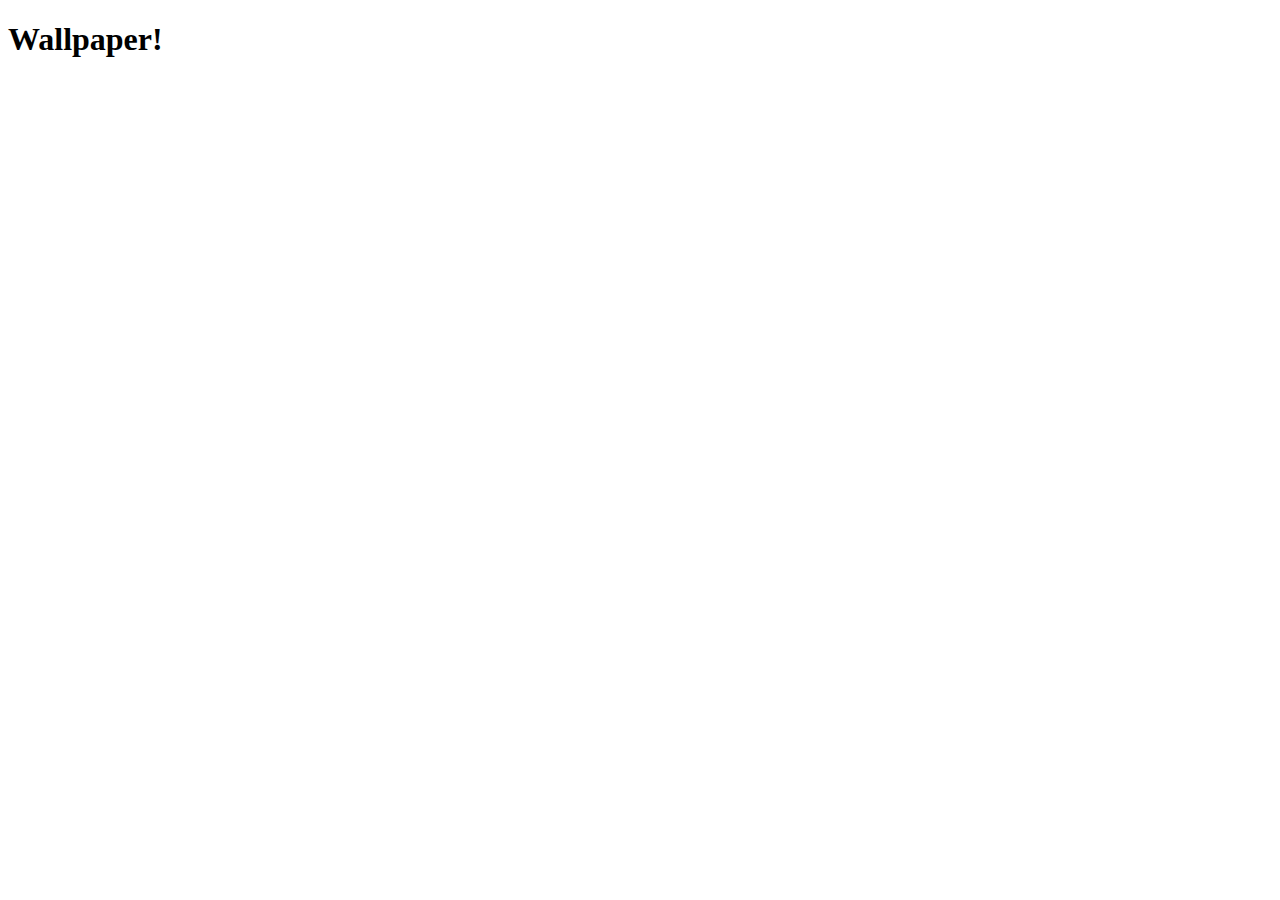
==== index.html @ f47cb200 "adding readme, changelog, template files" ====
<!DOCTYPE html>
<html lang="en">
  <head>
    <meta charset="UTF-8">
    <meta name="viewport" content="width=device-width, initial-scale=1.0">
    <meta http-equiv="X-UA-Compatible" content="ie=edge">
    <title>My Website</title>
    <link rel="stylesheet" href="./style.css">
    <link rel="icon" href="./favicon.ico" type="image/x-icon">
  </head>
  <body>
    <main>
        <h1>Wallpaper!</h1>  
    </main>
	<script src="index.js"></script>
  </body>
</html>
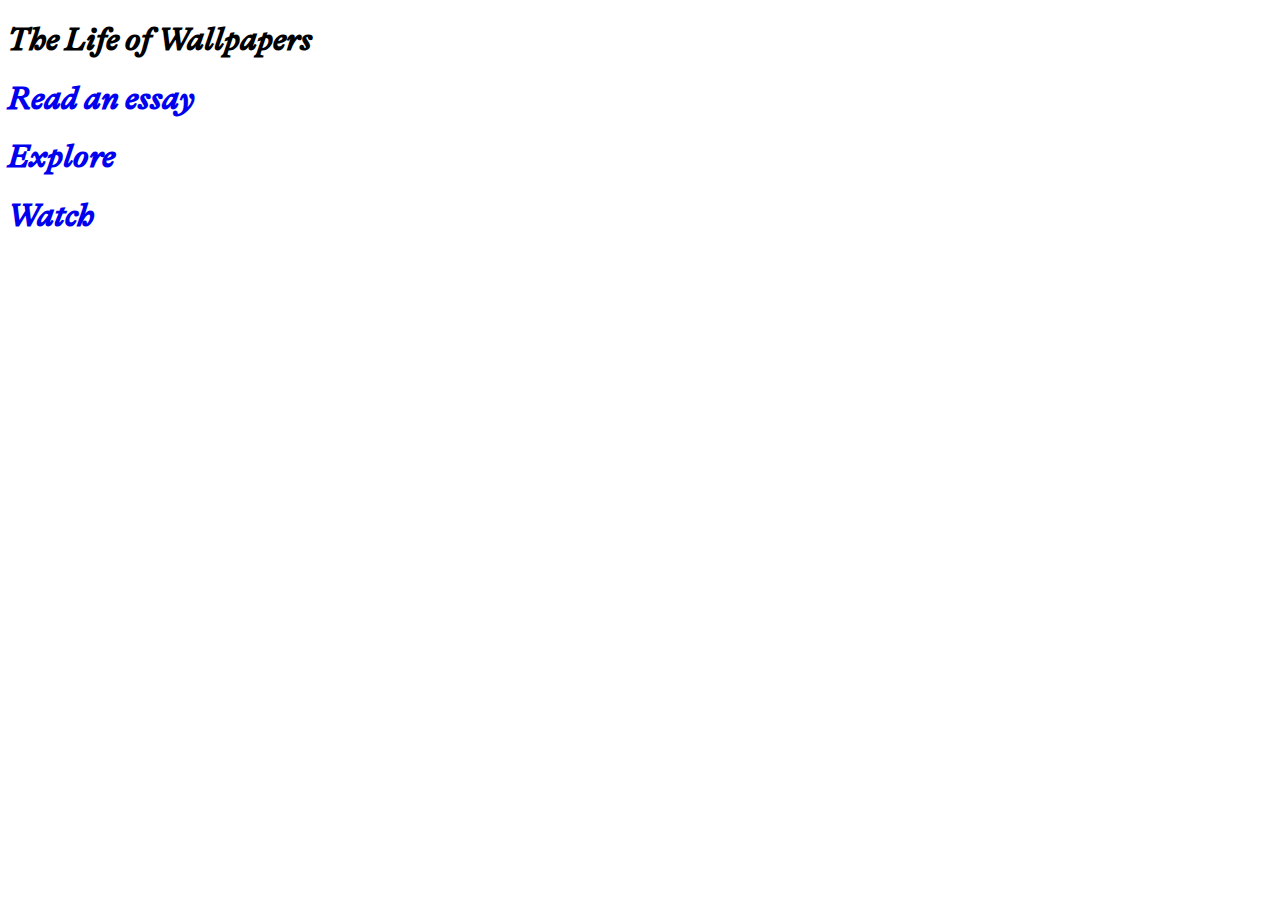
==== commit 6d188043: "my first commit hehe" ====
--- a/index.html
+++ b/index.html
@@ -10,7 +10,16 @@
   </head>
   <body>
     <main>
-        <h1>Wallpaper!</h1>  
+        <h1>The Life of Wallpapers</h1>
+        <a href="read.html" target="_blank">
+          <h1>Read an essay</h1>
+      </a> 
+      <a href="explore.html" target="_blank">
+        <h1>Explore</h1>
+    </a>  
+        <a href="watch.html" target="_blank">
+          <h1>Watch</h1>
+      </a> 
     </main>
 	<script src="index.js"></script>
   </body>
--- a/style.css
+++ b/style.css
@@ -0,0 +1,44 @@
+@font-face {
+    font-family: GT-Alpina;
+    src: url('assets/fonts/GT-Alpina-Standard-Regular.woff2') format('woff2'), url('assets/fonts/GT-Alpina-Standard-Regular.woff') format('woff'), url('assets/fonts/GT-Alpina-Standard-Regular.ttf') format('truetype');
+}
+
+@font-face {
+    font-family: GT-Alpina-Bold;
+    src: url('assets/fonts/GT-Alpina-Standard-Bold.woff2') format('woff2'), url('assets/fonts/GT-Alpina-Standard-Bold.woff') format('woff'), url('assets/fonts/GT-Alpina-Standard-Bold.ttf') format('truetype');
+}
+
+@font-face {
+    font-family: GT-Alpina-Medium-Italic;
+    src: url('assets/fonts/GT-Alpina-Standard-Medium-Italic.woff2') format('woff2'), url('assets/fonts/GT-Alpina-Standard-Medium-Italic.woff') format('woff'), url('assets/fonts/GT-Alpina-Standard-Medium-Italic.ttf') format('truetype');
+}
+
+
+@font-face {
+    font-family: GT-Alpina-Typewriter;
+    src: url('assets/fonts/GT-Alpina-Typewriter-Regular-Italic.woff2') format('woff2'), url('assets/fonts/GT-Alpina-Typewriter-Regular-Italic.woff') format('woff'), url('assets/fonts/GT-Alpina-Typewriter-Regular-Italic.ttf') format('truetype');
+}
+
+@font-face {
+    font-family: GT-Alpina-Typewriter-Light;
+    src: url('assets/fonts/GT-Alpina-Typewriter-Light.woff2') format('woff2'), url('assets/fonts/GT-Alpina-Typewriter-Light.woff') format('woff'), url('assets/fonts/GT-Alpina-Typewriter-Light.ttf') format('truetype');
+}
+
+@font-face {
+    font-family: GT-Alpina-Typewriter-Italic;
+    src: url('assets/fonts/GT-Alpina-Typewriter-Regular.woff2') format('woff2'), url('assets/fonts/GT-Alpina-Typewriter-Regular.woff') format('woff'), url('assets/fonts/GT-Alpina-Typewriter-Regular.ttf') format('truetype');
+}
+
+h1 {
+font-family: GT-Alpina-Medium-Italic;
+
+}
+
+a {
+   text-decoration: none; 
+
+}
+
+a:hover {
+    color:cadetblue;
+}
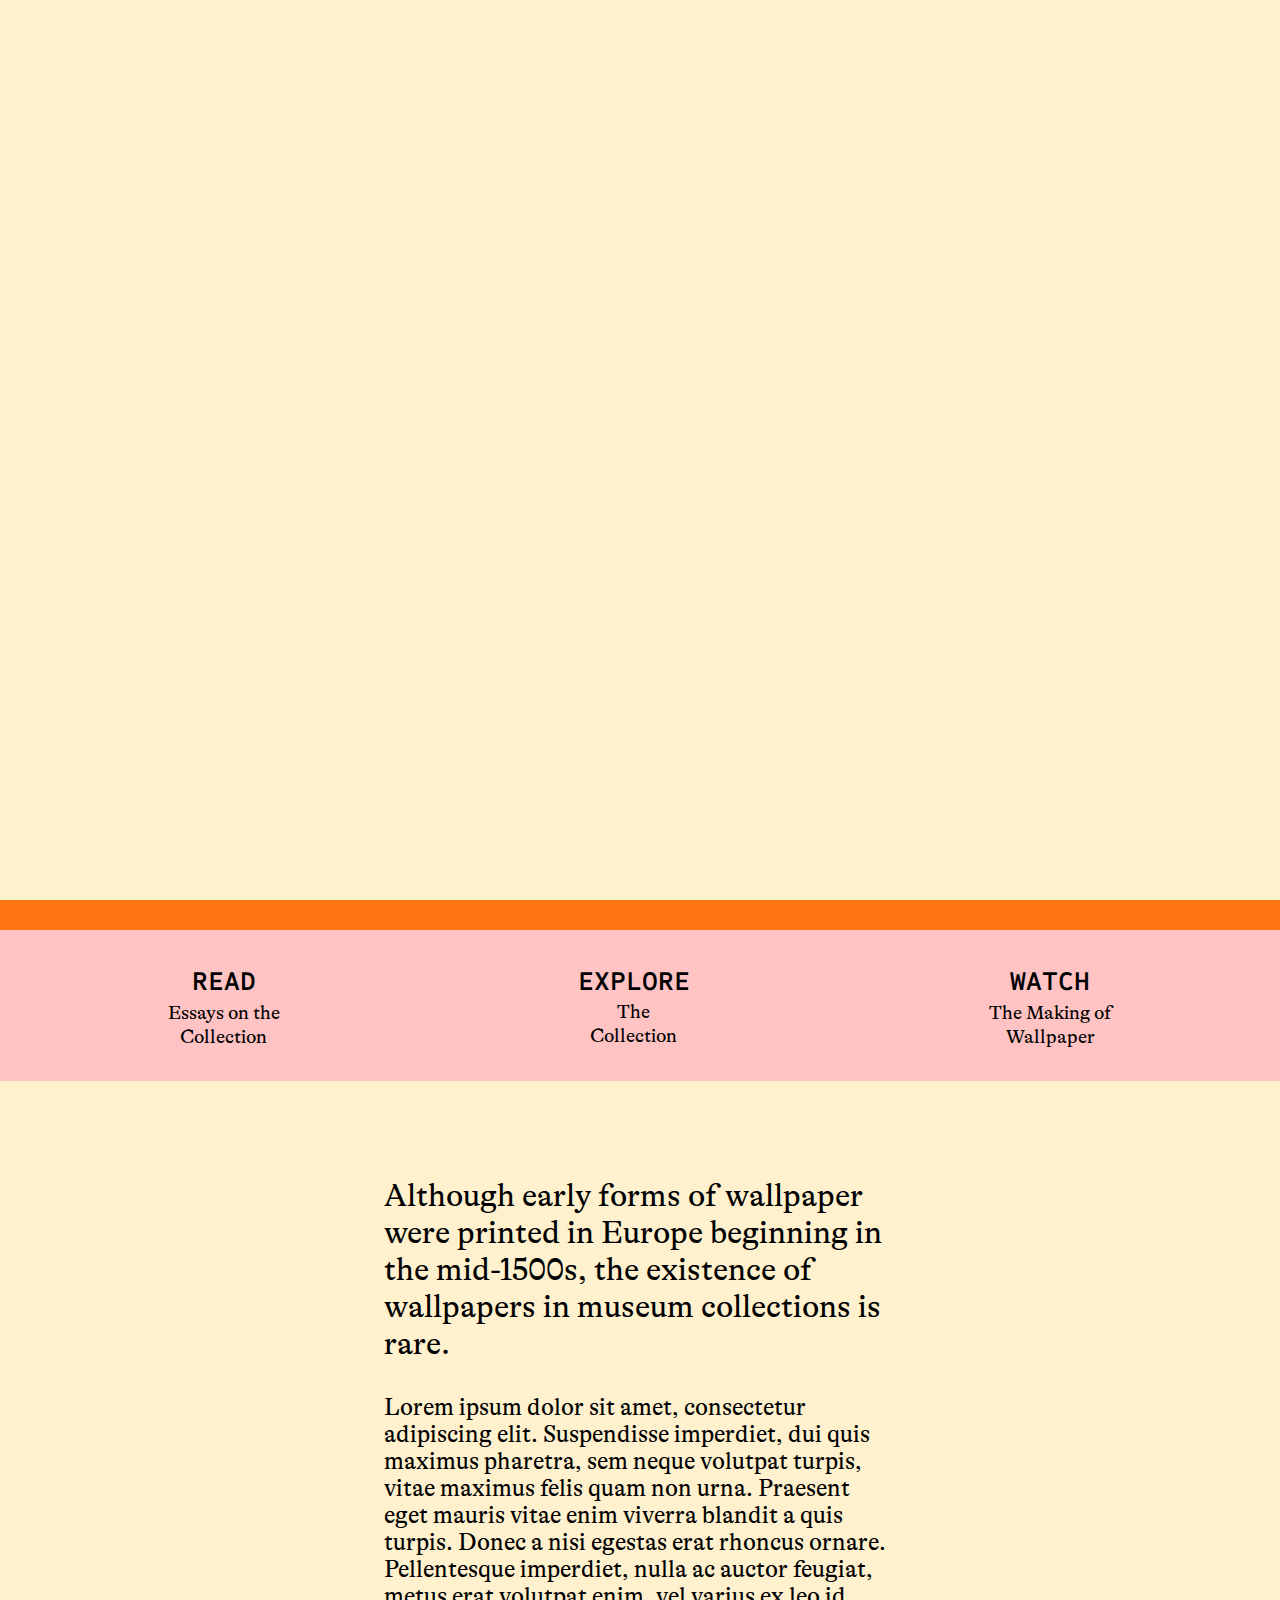
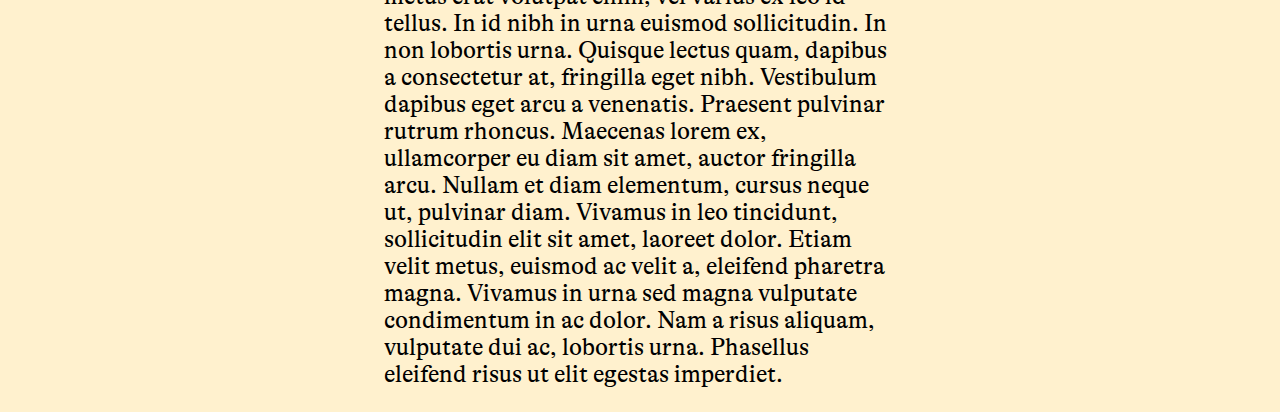
==== commit e0280740: "added stuff to home page and explore page, menus" ====
--- a/index.html
+++ b/index.html
@@ -7,20 +7,49 @@
     <title>My Website</title>
     <link rel="stylesheet" href="./style.css">
     <link rel="icon" href="./favicon.ico" type="image/x-icon">
+    <script src="https://ajax.googleapis.com/ajax/libs/jquery/3.7.1/jquery.min.js"></script>
+    <style>
+
+    </style>
   </head>
   <body>
+    <div id="homepage">
     <main>
-        <h1>The Life of Wallpapers</h1>
-        <a href="read.html" target="_blank">
-          <h1>Read an essay</h1>
-      </a> 
-      <a href="explore.html" target="_blank">
-        <h1>Explore</h1>
-    </a>  
-        <a href="watch.html" target="_blank">
-          <h1>Watch</h1>
-      </a> 
+      <div id="hero-container">
+        <h1>The Life <br> of Wallpapers</h1>
+      </div>
+        <!-- ============ menu ============ -->
+        <div id="home-menu">
+        <div id="home-menu-top"></div>
+        <div id="home-menu-bottom">
+          <a href="read.html">
+            <h2>Read</h2>
+            <h3>Essays on the Collection</h3>
+        </a> 
+        <a href="explore.html">
+          <h2>Explore</h2>
+          <h3>The Collection</h3>
+      </a>  
+          <a href="watch.html">
+            <h2>Watch</h2>
+            <h3>The Making of Wallpaper</h3>
+        </a> 
+        </div>
+      </div>
+  
+      <!-- ============ essays ============ -->
+      <div id="home-essay-section">
+        <div id="home-essay-container">
+          <p class="home-essay-pullquotes">
+            Although early forms of wallpaper were printed in Europe beginning in the mid-1500s, the existence of wallpapers in museum collections is rare.
+          </p>
+          <p>
+            Lorem ipsum dolor sit amet, consectetur adipiscing elit. Suspendisse imperdiet, dui quis maximus pharetra, sem neque volutpat turpis, vitae maximus felis quam non urna. Praesent eget mauris vitae enim viverra blandit a quis turpis. Donec a nisi egestas erat rhoncus ornare. Pellentesque imperdiet, nulla ac auctor feugiat, metus erat volutpat enim, vel varius ex leo id tellus. In id nibh in urna euismod sollicitudin. In non lobortis urna. Quisque lectus quam, dapibus a consectetur at, fringilla eget nibh. Vestibulum dapibus eget arcu a venenatis. Praesent pulvinar rutrum rhoncus. Maecenas lorem ex, ullamcorper eu diam sit amet, auctor fringilla arcu. Nullam et diam elementum, cursus neque ut, pulvinar diam. Vivamus in leo tincidunt, sollicitudin elit sit amet, laoreet dolor. Etiam velit metus, euismod ac velit a, eleifend pharetra magna. Vivamus in urna sed magna vulputate condimentum in ac dolor. Nam a risus aliquam, vulputate dui ac, lobortis urna. Phasellus eleifend risus ut elit egestas imperdiet.
+          </p>
+      </div>
+    </div>
     </main>
 	<script src="index.js"></script>
+</div>
   </body>
 </html>--- a/style.css
+++ b/style.css
@@ -1,3 +1,5 @@
+@import url('https://fonts.googleapis.com/css2?family=Sometype+Mono:ital,wght@0,400..700;1,400..700&display=swap');
+
 @font-face {
     font-family: GT-Alpina;
     src: url('assets/fonts/GT-Alpina-Standard-Regular.woff2') format('woff2'), url('assets/fonts/GT-Alpina-Standard-Regular.woff') format('woff'), url('assets/fonts/GT-Alpina-Standard-Regular.ttf') format('truetype');
@@ -9,6 +11,11 @@
 }
 
 @font-face {
+    font-family: GT-Alpina-Medium;
+    src: url('assets/fonts/GT-Alpina-Standard-Medium.woff2') format('woff2'), url('assets/fonts/GT-Alpina-Standard-Medium.woff') format('woff'), url('assets/fonts/GT-Alpina-Standard-Medium.ttf') format('truetype');
+}
+
+@font-face {
     font-family: GT-Alpina-Medium-Italic;
     src: url('assets/fonts/GT-Alpina-Standard-Medium-Italic.woff2') format('woff2'), url('assets/fonts/GT-Alpina-Standard-Medium-Italic.woff') format('woff'), url('assets/fonts/GT-Alpina-Standard-Medium-Italic.ttf') format('truetype');
 }
@@ -30,7 +37,7 @@
 }
 
 h1 {
-font-family: GT-Alpina-Medium-Italic;
+font-family: 'GT-Alpina-Medium-Italic';
 
 }
 
@@ -41,4 +48,300 @@
 
 a:hover {
     color:cadetblue;
-}
+    cursor: pointer;
+}
+
+a p:hover {
+    cursor: pointer;
+}
+
+/* ========================================== home page ==========================================  */
+
+body {
+    margin: 0;
+    padding: 0;
+    background-color: #FFF1CE;
+    font-family: 'GT-Alpina';;
+}
+
+#hero-container {
+    background-image: url('assets/images/RISDM34-949.jpg');
+    width: 100vw;
+    height: 900px;
+    display: flex;
+    justify-content: center;
+    align-items: center;
+}
+
+#homepage h1{
+    font-family: 'GT-Alpina-Medium-Italic';
+    text-align: center;
+    color: #FFF1CE;
+    font-size: 10rem;
+    line-height: 10rem;
+    font-weight: 400;
+    margin: 0;
+}
+
+#homepage h2{
+    text-align: center;
+    color: #000000;
+    font-family: "Sometype Mono", monospace;
+    text-transform: uppercase;
+    font-size: 1.7rem;
+    line-height: 2rem;
+    font-weight: 600;
+    margin-bottom: 0;
+}
+
+#homepage h3{
+    text-align: center;
+    color: #000000;
+    font-size: 1.2rem;
+    line-height: 1.5rem;
+    font-weight: 400;
+    margin-top: 2%;
+}
+
+#home-menu-top {
+    background-color: #FF7511;
+    padding: 15px 0px;
+}
+
+#home-menu-bottom {
+    display: flex;
+    flex-direction: row;
+    justify-content: space-between;
+    background-color: #FFC3C3;
+}
+
+#home-menu-bottom a{
+margin: 1% 10%;
+}
+
+#home-menu {
+    width: 100%;
+}
+
+.home-essay-pullquotes {
+    font-size: 2rem;
+}
+
+#home-essay-section {
+    width: 100%;
+    padding-top: 5%;
+    position: relative;
+}
+
+#home-essay-container {
+    font-size: 1.5rem;
+    margin: auto 30%;
+    
+}
+
+/* ========================================== explore ==========================================  */
+
+/* ================== menu ================== */
+
+.explore-menu-bar {
+position: fixed;
+left: 0;
+top: 0;
+width: 100vh;
+-webkit-transform-origin: left top;
+  -webkit-transform:rotate(90deg) translateY(-100%); 
+  z-index: 2;
+}
+
+.explore-menu-L-vertical {
+    width: 100%;
+    padding: 10px;
+    background-color: #FF7511;
+}
+
+.explore-menu-R-vertical{
+    background-color: #FFC3C3;
+    /* padding-top: 10px;
+    padding-bottom: 10px; */
+    font-family: "Sometype Mono", monospace;
+    font-size: 1.2rem;
+    text-transform: uppercase;
+    display: flex;
+    flex-direction: row;
+    justify-content:flex-start;
+    align-items: center;
+}
+
+.explore-menu-R-vertical ul {
+    list-style-type: none;
+    padding-inline-start: 0;
+    margin-top: 10px;
+    margin-bottom: 10px;
+}
+
+.explore-menu-bottom li{
+    /* padding-right: 50px; */
+}
+
+.explore-menu-top {
+    top: 0;
+    display: flex;
+    flex-direction: row;
+    justify-content: space-between;
+    margin-left: 20px;
+    align-items: center;
+    margin-right: 100px;
+}
+
+.explore-menu-bottom {
+    display: flex;
+    flex-direction: row;
+    justify-content: space-between;
+    align-items: center;
+    margin-right: 50px;
+    width: 100%;
+}
+
+.explore-menu-R-vertical button {
+    background-color: transparent;
+    border: none;
+}
+
+.explore-menu-R-vertical img{
+ width: 20px;
+}
+
+.explore-menu-R-vertical .menu-icon img {
+    width: 16px;
+    padding-right: 5px;
+}
+
+#explore {
+    background-image: url(assets/images/RISDM34-949.jpg);
+}
+
+.main-menu {
+ height: 100vh;
+ width: 280px;
+ padding-left: 30px;
+ z-index: 1;
+ position: fixed;
+  background-color: #FF7511;
+  display: none;
+}
+
+.main-menu ul {
+    list-style-type: none;
+    padding-left: 0;
+}
+
+.main-menu h2 {
+    font-family: 'GT-Alpina-Medium-Italic';
+    font-size: 2rem;
+    font-weight: 400;
+    margin-bottom: 80px;
+}
+
+button:hover {
+cursor: pointer;
+}
+
+hr {
+    border: .5px solid #000000;
+    margin-bottom: 40px;
+    max-width: 200px;
+    margin-left:0;
+}
+
+.main-menu button {
+    border: none;
+    background-color: transparent;
+}
+
+.main-menu li {
+    padding-bottom: 30px;
+}
+
+.main-menu-header {
+    font-family: "Sometype Mono", monospace;
+    text-transform: uppercase;
+    font-weight: 600;
+    font-size: 1.2rem;
+}
+
+.main-menu-R {
+    background-color: #FFC3C3;
+    position: fixed;
+    left: 280px;
+    top: 0;
+    height: 100vh;
+    padding-left: 8px;
+    padding-right: 8px;
+}
+
+.main-menu-R ul {
+    list-style-type: none;
+}
+
+.main-menu-R li {
+    padding-bottom: 15px;
+}
+
+.arrow {
+    font-size: 1.5rem;
+    font-family: 'GT-Alpina-Medium;';
+}
+
+/* ================== modal ================== */
+.modal {
+    /* display: none;  */
+    position: fixed; /* Stay in place */
+    z-index: 1; 
+    padding-top: 100px; /* Location of the box */
+    left: 0;
+    top: 0;
+    width: 100%; /* Full width */
+    height: 100%; /* Full height */
+    overflow: auto; /* Enable scroll if needed */
+    background-color: rgb(0,0,0); /* Fallback color */
+    background-color: rgba(0,0,0,0.4); /* Black w/ opacity */
+  }
+  
+  /* Modal Content */
+  .modal-content {
+    background-color: #FF7511;
+    margin: auto;
+    padding: 50px;
+    border: none;
+    width: 50%;
+  }
+
+  .cta {
+    font-family: "Sometype Mono", monospace;
+    text-transform: uppercase;
+    font-size: 1.2rem;
+  }
+
+  .modal-content h1 {
+    font-family: 'GT-Alpina-Bold', 'Times New Roman', Times, serif;
+    font-size: 5rem;
+  }
+  
+  .modal-content p {
+    font-size: 1.5rem;
+    padding-left: 50px;
+  }
+
+  /* The Close Button */
+ .close{
+    color: #000000;
+    float: right;
+    font-size: 3rem;
+  }
+  
+  .close:hover,
+  .close:focus {
+    color: #000;
+    text-decoration: none;
+    cursor: pointer;
+  }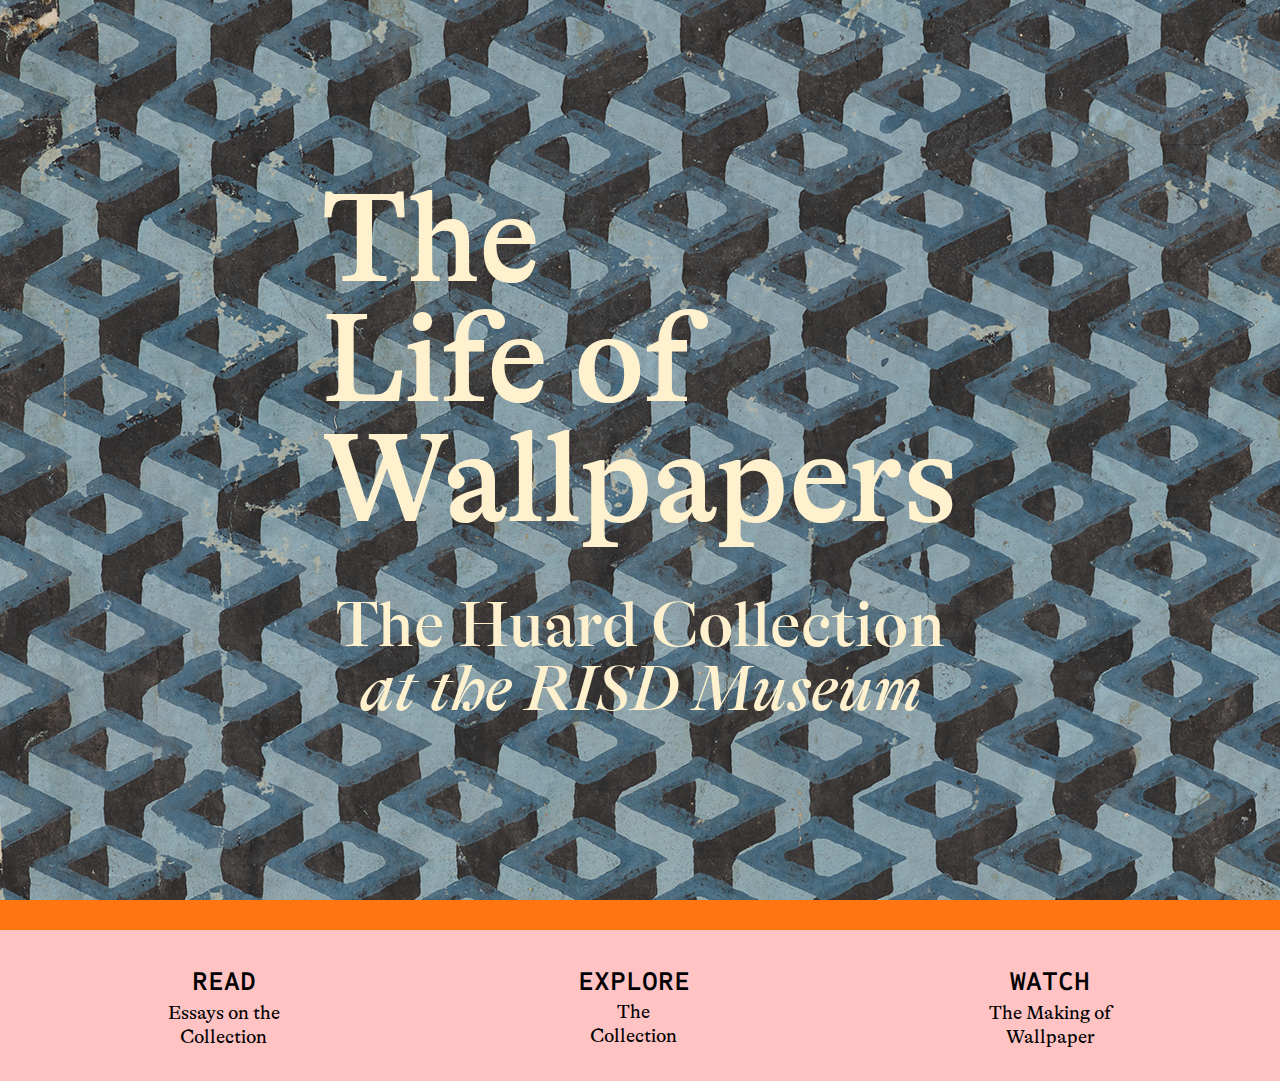
==== commit 207d7e62: "updated wallpaper site w mobile" ====
--- a/index.html
+++ b/index.html
@@ -16,19 +16,24 @@
     <div id="homepage">
     <main>
       <div id="hero-container">
-        <h1>The Life <br> of Wallpapers</h1>
+        <div id="hero-title-container">
+          <h1>The<br>Life of<br>Wallpapers</h1>
+          <h2>The Huard Collection<br><span id="h2-italics">at the RISD Museum</span></h2>
+        </div>
       </div>
         <!-- ============ menu ============ -->
         <div id="home-menu">
         <div id="home-menu-top"></div>
         <div id="home-menu-bottom">
           <a href="read.html">
-            <h2>Read</h2>
+            <h2 id="menu-vert-top">Read</h2>
             <h3>Essays on the Collection</h3>
+            <hr class="home-menu-line">
         </a> 
         <a href="explore.html">
           <h2>Explore</h2>
           <h3>The Collection</h3>
+          <hr class="home-menu-line">
       </a>  
           <a href="watch.html">
             <h2>Watch</h2>
@@ -38,16 +43,9 @@
       </div>
   
       <!-- ============ essays ============ -->
-      <div id="home-essay-section">
-        <div id="home-essay-container">
-          <p class="home-essay-pullquotes">
-            Although early forms of wallpaper were printed in Europe beginning in the mid-1500s, the existence of wallpapers in museum collections is rare.
-          </p>
-          <p>
-            Lorem ipsum dolor sit amet, consectetur adipiscing elit. Suspendisse imperdiet, dui quis maximus pharetra, sem neque volutpat turpis, vitae maximus felis quam non urna. Praesent eget mauris vitae enim viverra blandit a quis turpis. Donec a nisi egestas erat rhoncus ornare. Pellentesque imperdiet, nulla ac auctor feugiat, metus erat volutpat enim, vel varius ex leo id tellus. In id nibh in urna euismod sollicitudin. In non lobortis urna. Quisque lectus quam, dapibus a consectetur at, fringilla eget nibh. Vestibulum dapibus eget arcu a venenatis. Praesent pulvinar rutrum rhoncus. Maecenas lorem ex, ullamcorper eu diam sit amet, auctor fringilla arcu. Nullam et diam elementum, cursus neque ut, pulvinar diam. Vivamus in leo tincidunt, sollicitudin elit sit amet, laoreet dolor. Etiam velit metus, euismod ac velit a, eleifend pharetra magna. Vivamus in urna sed magna vulputate condimentum in ac dolor. Nam a risus aliquam, vulputate dui ac, lobortis urna. Phasellus eleifend risus ut elit egestas imperdiet.
-          </p>
-      </div>
-    </div>
+      
+      
+      
     </main>
 	<script src="index.js"></script>
 </div>
--- a/style.css
+++ b/style.css
@@ -11,6 +11,11 @@
 }
 
 @font-face {
+    font-family: GT-Alpina-Bold-Italic;
+    src: url('assets/fonts/GT-Alpina-Standard-Bold-Italic.woff2') format('woff2'), url('assets/fonts/GT-Alpina-Standard-Bold-Italic.woff') format('woff'), url('assets/fonts/GT-Alpina-Standard-Bold-Italic.ttf') format('truetype');
+}
+
+@font-face {
     font-family: GT-Alpina-Medium;
     src: url('assets/fonts/GT-Alpina-Standard-Medium.woff2') format('woff2'), url('assets/fonts/GT-Alpina-Standard-Medium.woff') format('woff'), url('assets/fonts/GT-Alpina-Standard-Medium.ttf') format('truetype');
 }
@@ -22,7 +27,7 @@
 
 
 @font-face {
-    font-family: GT-Alpina-Typewriter;
+    font-family: GT-Alpina-Typewriter-Italic;
     src: url('assets/fonts/GT-Alpina-Typewriter-Regular-Italic.woff2') format('woff2'), url('assets/fonts/GT-Alpina-Typewriter-Regular-Italic.woff') format('woff'), url('assets/fonts/GT-Alpina-Typewriter-Regular-Italic.ttf') format('truetype');
 }
 
@@ -32,27 +37,64 @@
 }
 
 @font-face {
-    font-family: GT-Alpina-Typewriter-Italic;
+    font-family: GT-Alpina-Typewriter;
     src: url('assets/fonts/GT-Alpina-Typewriter-Regular.woff2') format('woff2'), url('assets/fonts/GT-Alpina-Typewriter-Regular.woff') format('woff'), url('assets/fonts/GT-Alpina-Typewriter-Regular.ttf') format('truetype');
 }
 
+@font-face {
+    font-family: GT-Alpina-Fine-Medium;
+    src: url('assets/fonts/GT-Alpina-Fine-Standard-Medium.woff2') format('woff2'), url('assets/fonts/GT-Alpina-Fine-Standard-Medium.woff') format('woff'), url('assets/fonts/GT-Alpina-Fine-Standard-Medium.ttf') format('truetype');
+}
+
+@font-face {
+    font-family: GT-Alpina-Fine-Medium-Italic;
+    src: url('assets/fonts/GT-Alpina-Fine-Standard-Medium-Italic.woff2') format('woff2'), url('assets/fonts/GT-Alpina-Fine-Standard-Medium-Italic.woff') format('woff'), url('assets/fonts/GT-Alpina-Fine-Standard-Medium-Italic.ttf') format('truetype');
+}
+
+@font-face {
+    font-family: GT-Alpina-Fine-Bold;
+    src: url('assets/fonts/GT-Alpina-Fine-Standard-Bold.woff2') format('woff2'), url('assets/fonts/GT-Alpina-Fine-Standard-Bold.woff') format('woff'), url('assets/fonts/GT-Alpina-Fine-Standard-Bold.ttf') format('truetype');
+}
+
+@font-face {
+    font-family: GT-Alpina-Fine-Bold-Italic;
+    src: url('assets/fonts/GT-Alpina-Fine-Standard-Bold-Italic.woff2') format('woff2'), url('assets/fonts/GT-Alpina-Fine-Standard-Bold-Italic.woff') format('woff'), url('assets/fonts/GT-Alpina-Fine-Standard-Bold-Italic.ttf') format('truetype');
+}
+
+* {
+    -moz-osx-font-smoothing: grayscale;
+    -webkit-font-smoothing: antialiased;
+}
+
 h1 {
-font-family: 'GT-Alpina-Medium-Italic';
+    font-family: 'GT-Alpina-Medium-Italic';
 
 }
 
 a {
-   text-decoration: none; 
-
+    text-decoration: none;
+    color: black !important;
 }
 
 a:hover {
-    color:cadetblue;
     cursor: pointer;
+}
+
+a:visited {
+    color: black !important;
 }
 
 a p:hover {
     cursor: pointer;
+}
+
+button {
+    border: none;
+    background-color: transparent;
+}
+
+li {
+    list-style-type: none;
 }
 
 /* ========================================== home page ==========================================  */
@@ -61,29 +103,31 @@
     margin: 0;
     padding: 0;
     background-color: #FFF1CE;
-    font-family: 'GT-Alpina';;
+    font-family: 'GT-Alpina';
+    ;
 }
 
 #hero-container {
-    background-image: url('assets/images/RISDM34-949.jpg');
+    background-image: url('assets/images/hero/RISDM-34-1113.png');
     width: 100vw;
     height: 900px;
     display: flex;
     justify-content: center;
     align-items: center;
-}
-
-#homepage h1{
-    font-family: 'GT-Alpina-Medium-Italic';
-    text-align: center;
     color: #FFF1CE;
-    font-size: 10rem;
-    line-height: 10rem;
+}
+
+#homepage h1 {
+    font-family: 'GT-Alpina-Medium';
+    text-align: left;
+    color: #FFF1CE;
+    font-size: 8rem;
+    line-height: 7.5rem;
     font-weight: 400;
     margin: 0;
 }
 
-#homepage h2{
+#homepage h2 {
     text-align: center;
     color: #000000;
     font-family: "Sometype Mono", monospace;
@@ -94,7 +138,22 @@
     margin-bottom: 0;
 }
 
-#homepage h3{
+#hero-title-container h2 {
+    color: #FFF1CE;
+    font-family: 'GT-Alpina-Fine-Medium';
+    font-weight: 400;
+    text-transform: none;
+    font-size: 4rem;
+    line-height: 4rem;
+}
+
+#h2-italics {
+    font-family: 'GT-Alpina-Fine-Medium-Italic';
+    text-transform: none;
+}
+
+
+#homepage h3 {
     text-align: center;
     color: #000000;
     font-size: 1.2rem;
@@ -115,12 +174,16 @@
     background-color: #FFC3C3;
 }
 
-#home-menu-bottom a{
-margin: 1% 10%;
+#home-menu-bottom a {
+    margin: 1% 10%;
 }
 
 #home-menu {
     width: 100%;
+}
+
+.home-menu-line {
+    display: none;
 }
 
 .home-essay-pullquotes {
@@ -134,23 +197,149 @@
 }
 
 #home-essay-container {
+    font-size: 1.7rem;
+    margin: auto 10%;
+    line-height: 1.3;
+}
+
+#home-essay-section a:hover {
+    text-decoration: underline;
+}
+
+/* ========================================== home page - essays ==========================================  */
+
+sup {
+    font-size: 1rem;
+}
+
+.essay-row-top {
+    display: flex;
+    flex-direction: row;
+    width: 100%;
+    padding-bottom: 20px;
+}
+
+.essay-col-top {
+    display: flex;
+    flex-direction: column;
+}
+
+.essay-row-body {
+    display: flex;
+    flex-direction: row;
+    width: 100%;
+    justify-content: flex-start;
+}
+
+.essay-col-body {
+    display: flex;
+    flex-direction: column;
+}
+
+#essay-toc {
+    font-family: "Sometype Mono", monospace;
+    text-transform: uppercase;
+    padding-right: 30px;
+    min-width: 40%;
+    font-size: 1.2rem;
+}
+
+#essay-toc hr {
+    margin-bottom: 10px;
+}
+
+.essay-title {
+    font-family: 'GT-Alpina-Bold', 'Times New Roman', Times, serif;
+    font-size: 4rem;
+    line-height: 1;
+}
+
+.essay-intro {
+    font-size: 2.2rem;
+}
+
+.essay-notes {
+    font-family: 'GT-Alpina-Typewriter-Light', monospace;
+    font-size: .9rem;
+}
+
+.essay-col-body-1 {
+    width: 20%;
+    padding-right: 30px;
+    overflow-wrap: break-word;
+}
+
+.essay-col-body-2 {
+    width: 60%;
+}
+
+.essay-credit {
+    font-family: "Sometype Mono", monospace;
+    text-transform: uppercase;
+    font-size: 1.2rem;
+}
+
+.credit-name {
+    font-family: 'GT-Alpina', 'Times New Roman', Times, serif;
+    text-transform: none;
     font-size: 1.5rem;
-    margin: auto 30%;
-    
+}
+
+figcaption {
+    font-size: 1rem;
+    font-family: 'GT-Alpina-Typewriter-Light', monospace;
+    padding-top: 10px;
+}
+
+.figcap-title {
+    font-size: 1.2rem;
+    font-family: 'GT-Alpina', 'Times New Roman', Times, serif;
+}
+
+.figcap-bold {
+    font-family: 'GT-Alpina-Bold', 'Times New Roman', Times, serif;
+}
+
+#img-34940 {
+    width: 700px;
+    font-family: 'GT-Alpina-Typewriter-Light', monospace;
+    font-size: 1.2rem;
+}
+
+#three-col-img {
+    display: flex;
+    flex-direction: row;
+    width: 400px;
+}
+
+section {
+    padding-bottom: 50px;
+}
+
+.bibliography {
+    font-size: 1.2rem;
+}
+
+.biblio-title {
+    font-family: 'GT-Alpina-Bold', 'Times New Roman', Times, serif;
 }
 
 /* ========================================== explore ==========================================  */
 
+
 /* ================== menu ================== */
+.explore-menu-mobile {
+    display: none;
+}
 
 .explore-menu-bar {
-position: fixed;
-left: 0;
-top: 0;
-width: 100vh;
--webkit-transform-origin: left top;
-  -webkit-transform:rotate(90deg) translateY(-100%); 
-  z-index: 2;
+    position: fixed;
+    left: 0;
+    top: 0;
+    width: 100vh;
+    -webkit-transform-origin: left top;
+    -webkit-transform: rotate(90deg) translateY(-100%);
+    z-index: 2;
 }
 
 .explore-menu-L-vertical {
@@ -159,16 +348,14 @@
     background-color: #FF7511;
 }
 
-.explore-menu-R-vertical{
+.explore-menu-R-vertical {
     background-color: #FFC3C3;
-    /* padding-top: 10px;
-    padding-bottom: 10px; */
     font-family: "Sometype Mono", monospace;
     font-size: 1.2rem;
     text-transform: uppercase;
     display: flex;
     flex-direction: row;
-    justify-content:flex-start;
+    justify-content: flex-start;
     align-items: center;
 }
 
@@ -179,10 +366,6 @@
     margin-bottom: 10px;
 }
 
-.explore-menu-bottom li{
-    /* padding-right: 50px; */
-}
-
 .explore-menu-top {
     top: 0;
     display: flex;
@@ -198,7 +381,7 @@
     flex-direction: row;
     justify-content: space-between;
     align-items: center;
-    margin-right: 50px;
+    margin-right: 100px;
     width: 100%;
 }
 
@@ -207,8 +390,8 @@
     border: none;
 }
 
-.explore-menu-R-vertical img{
- width: 20px;
+.explore-menu-R-vertical img {
+    width: 20px;
 }
 
 .explore-menu-R-vertical .menu-icon img {
@@ -220,14 +403,22 @@
     background-image: url(assets/images/RISDM34-949.jpg);
 }
 
+.main-menu-mobile {
+    display: none;
+}
+
+.main-menu-mobile-dropdown {
+    display: none;
+}
+
 .main-menu {
- height: 100vh;
- width: 280px;
- padding-left: 30px;
- z-index: 1;
- position: fixed;
-  background-color: #FF7511;
-  display: none;
+    height: 100vh;
+    width: 280px;
+    padding-left: 30px;
+    z-index: 3;
+    position: fixed;
+    background-color: #FF7511;
+    display: none;
 }
 
 .main-menu ul {
@@ -243,14 +434,14 @@
 }
 
 button:hover {
-cursor: pointer;
+    cursor: pointer;
 }
 
 hr {
     border: .5px solid #000000;
     margin-bottom: 40px;
     max-width: 200px;
-    margin-left:0;
+    margin-left: 0;
 }
 
 .main-menu button {
@@ -289,59 +480,879 @@
 
 .arrow {
     font-size: 1.5rem;
-    font-family: 'GT-Alpina-Medium;';
+    font-family: 'GT-Alpina-Medium';
+}
+
+.menu-float-container {
+    display: flex;
+    flex-direction: row;
+}
+
+.menu-float-R {
+    text-align: left;
+    padding-left: 20px;
+    font-family: inherit;
+    font-family: 'GT-Alpina';
+    font-size: 1rem;
+}
+
+.menu-float-L img {
+    height: 18px;
 }
 
 /* ================== modal ================== */
+
 .modal {
     /* display: none;  */
-    position: fixed; /* Stay in place */
-    z-index: 1; 
-    padding-top: 100px; /* Location of the box */
+    position: fixed;
+    /* Stay in place */
+    z-index: 1;
+    padding-top: 100px;
+    /* Location of the box */
     left: 0;
     top: 0;
-    width: 100%; /* Full width */
-    height: 100%; /* Full height */
-    overflow: auto; /* Enable scroll if needed */
-    background-color: rgb(0,0,0); /* Fallback color */
-    background-color: rgba(0,0,0,0.4); /* Black w/ opacity */
-  }
-  
-  /* Modal Content */
-  .modal-content {
+    width: 100%;
+    /* Full width */
+    height: 100%;
+    /* Full height */
+    overflow: auto;
+    /* Enable scroll if needed */
+    background-color: rgb(0, 0, 0);
+    /* Fallback color */
+    background-color: rgba(0, 0, 0, 0.4);
+    /* Black w/ opacity */
+}
+
+/* Modal Content */
+.modal-content {
     background-color: #FF7511;
     margin: auto;
     padding: 50px;
     border: none;
-    width: 50%;
-  }
-
-  .cta {
+    width: 800px;
+    padding-top: 30px;
+}
+
+.cta {
     font-family: "Sometype Mono", monospace;
     text-transform: uppercase;
     font-size: 1.2rem;
-  }
-
-  .modal-content h1 {
+}
+
+.cta:hover {
+    cursor: pointer;
+}
+
+.cta-arrow {
+    font-size: 1.5rem;
+    font-family: 'GT-Alpina-Medium';
+}
+
+.modal-content h1 {
     font-family: 'GT-Alpina-Bold', 'Times New Roman', Times, serif;
     font-size: 5rem;
-  }
-  
-  .modal-content p {
+    line-height: .9;
+}
+
+.modal-content p {
     font-size: 1.5rem;
     padding-left: 50px;
-  }
-
-  /* The Close Button */
- .close{
+}
+
+/* The Close Button */
+.close {
     color: #000000;
     float: right;
     font-size: 3rem;
-  }
-  
-  .close:hover,
-  .close:focus {
+}
+
+.close:hover,
+.close:focus {
     color: #000;
     text-decoration: none;
     cursor: pointer;
-  }+}
+
+
+/* ========================================== collections page ==========================================  */
+/* ================== catalogue info ================== */
+.catalogue-number-p {
+    font-family: "Sometype Mono", monospace;
+    padding-bottom: 5px;
+    font-size: 1.2rem;
+}
+
+.catalogue-title {
+    font-family: 'GT-Alpina-Bold', 'Times New Roman', Times, serif;
+    font-size: 2rem;
+    line-height: 2rem;
+    padding-bottom: 30px;
+}
+
+/* ================== SHORT menu ================== */
+
+.catalogue-menu {
+    position: fixed;
+    height: 100vh;
+    left: 0;
+    top: 0;
+    z-index: 2;
+}
+
+.catalogue-menu-R {
+    background-color: #FFC3C3;
+    height: 100vh;
+    position: fixed;
+    padding-right: 8px;
+    font-family: "Sometype Mono", monospace;
+    display: flex;
+    flex-direction: column;
+    justify-content: flex-start;
+    align-items: center;
+    padding-inline-start: 8px;
+    margin-left: 20px;
+    top: 0;
+}
+
+.catalogue-menu-top {
+    top: 0;
+    display: flex;
+    flex-direction: column;
+    justify-content: space-between;
+    align-items: center;
+    padding-inline-start: 0;
+    padding-bottom: 50px;
+}
+
+.catalogue-menu-top li {
+    padding-bottom: 15px;
+}
+
+.catalogue-menu-bottom {
+    display: flex;
+    flex-direction: column;
+    justify-content: space-between;
+    align-items: center;
+    height: 100%;
+    padding-inline-start: 0;
+    margin-bottom: 50px;
+}
+
+.catalogue-menu-L {
+    height: 100vh;
+    position: fixed;
+    width: 20px;
+    left: 0;
+    bottom: 0;
+    background-color: #FF7511;
+    display: flex;
+    flex-direction: column;
+    justify-content: space-between;
+}
+
+.catalogue-menu-L hr {
+    width: 20px;
+}
+
+.catalogue-menu-L ul {
+    position: fixed;
+    left: 0;
+    bottom: 0;
+    padding-inline-start: 0;
+    margin-bottom: 20px;
+}
+
+.catalogue-menu-L li {
+    padding-top: 4px;
+}
+
+/* ================== FULL menu ================== */
+
+.catalogue-menu-full {
+    position: fixed;
+    height: 100vh;
+    left: 0;
+    top: 0;
+    z-index: 2;
+    display: none;
+}
+
+.catalogue-menu-full-L {
+    background-color: #FF7511;
+    width: 400px;
+    height: 100vh;
+    margin-top: 0;
+    padding: 20px;
+    padding-left: 30px;
+    padding-right: 50px;
+    position: relative;
+    overflow: scroll;
+}
+
+.catalogue-menu-full-L p {
+    font-size: 1.2rem;
+    line-height: 1.5rem;
+}
+
+.catalogue-menu-full-R {
+    background-color: #FFC3C3;
+    height: 100vh;
+    position: fixed;
+    padding-right: 8px;
+    font-family: "Sometype Mono", monospace;
+    display: flex;
+    flex-direction: column;
+    justify-content: flex-start;
+    align-items: center;
+    padding-inline-start: 8px;
+    margin-left: 470px;
+    top: 0;
+}
+
+.catalogue-name-bottom {
+    font-family: 'GT-Alpina-Bold', 'Times New Roman', Times, serif;
+    font-size: 1.5rem;
+    padding-bottom: 80px;
+}
+
+/* ========================================== artwork page ==========================================  */
+/* ================== menu ================== */
+.random-button-mobile {
+    display: none;
+}
+
+.artwork-menu-mobile {
+    display: none;
+}
+
+.artwork-menu {
+    position: fixed;
+    height: 100vh;
+    left: 0;
+    top: 0;
+    z-index: 2;
+}
+
+.nav-arrows {
+    font-size: 1.5rem;
+    font-family: 'GT-Alpina-Typewriter-Light';
+}
+
+.artwork-menu-R {
+    background-color: #FFC3C3;
+    height: 100vh;
+    position: fixed;
+    padding-right: 8px;
+    font-family: "Sometype Mono", monospace;
+    display: flex;
+    flex-direction: column;
+    justify-content: space-between;
+    align-items: center;
+    padding-inline-start: 8px;
+    margin-left: 340px;
+    top: 0;
+}
+
+.artwork-menu-short {
+    position: fixed;
+    height: 100vh;
+    left: 0;
+    top: 0;
+    z-index: 2;
+}
+
+.artwork-menu-short-R {
+    background-color: #FFC3C3;
+    height: 100vh;
+    position: fixed;
+    padding-right: 8px;
+    padding-left: 28px;
+    font-family: "Sometype Mono", monospace;
+    display: flex;
+    flex-direction: column;
+    justify-content: space-between;
+    align-items: center;
+    top: 0;
+}
+
+.artwork-menu-short-L {
+    height: 100vh;
+    padding: 10px;
+    background-color: #FF7511;
+    position: fixed;
+    left: 0;
+}
+
+.artwork-menu-top {
+    top: 0;
+    display: flex;
+    flex-direction: column;
+    justify-content: space-between;
+    align-items: center;
+    padding-inline-start: 0;
+    padding-bottom: 50px;
+}
+
+.artwork-menu-top li {
+    padding-bottom: 15px;
+}
+
+.artwork-menu-L {
+    background-color: #FF7511;
+    width: 300px;
+    height: 100vh;
+    margin-top: 0;
+    padding: 20px;
+    position: fixed;
+}
+
+.artwork-menu-L p {
+    margin-top: 0;
+}
+
+.artwork-menu-bottom li {
+    writing-mode: vertical-rl;
+    text-orientation: mixed;
+    padding-top: 80px;
+}
+
+.artwork-menu-bottom {
+    font-family: "Sometype Mono", monospace;
+    text-transform: uppercase;
+    padding-left: 0;
+}
+
+/* ================== tombstone ================== */
+.maker-primary {
+    font-family: 'GT-Alpina', 'Times New Roman', Times, serif;
+}
+
+.maker-secondary {
+    font-family: 'GT-Alpina-Typewriter-Light', monospace;
+}
+
+.maker-name {
+    font-family: 'GT-Alpina-Bold', 'Times New Roman', Times, serif;
+}
+
+.artwork-primary {
+    font-size: 2rem;
+    font-family: 'GT-Alpina', 'Times New Roman', Times, serif;
+}
+
+.artwork-title {
+    font-family: 'GT-Alpina-Bold', 'Times New Roman', Times, serif;
+}
+
+.artwork-info-secondary {
+    font-family: 'GT-Alpina-Typewriter-Light', monospace;
+    padding-bottom: 60px;
+}
+
+.tombstone-container-vertical {
+    height: 100%;
+    display: flex;
+    flex-direction: column;
+    justify-content: space-between;
+}
+
+/* ================== HORIZONTAL menu ================== */
+.artwork-tombstone-horizontal {
+    position: fixed;
+    bottom: 0;
+    z-index: 1;
+    background-color: #FF7511;
+    width: 100vw;
+}
+
+.artwork-tombstone-h-container {
+    display: flex;
+    flex-direction: row;
+    padding: 40px;
+    padding-left: 100px;
+    padding-bottom: 20px;
+    justify-content: space-between;
+}
+
+.artwork-tombstone-h-container p {
+    margin-top: 0;
+}
+
+.artwork-tombstone-horizontal-column {
+    padding-right: 50px;
+}
+
+.tombstone-chunk {
+    padding-bottom: 20px;
+}
+
+
+#container {
+    margin: 0;
+    padding: 0;
+    display: grid;
+    grid-template-columns: repeat(6, 1fr);
+    grid-template-rows: repeat(50, 100px);
+    grid-column-gap: 0px;
+    grid-row-gap: 0px;
+    grid-template-areas:
+        "img1 img1 img1 img2 img2 img3"
+        "img1 img1 img1 img2 img2 img3"
+        "img1 img1 img1 img2 img2 img3"
+        "img1 img1 img1 img2 img2 img3"
+        "img1 img1 img1 img2 img2 img3"
+        "img1 img1 img1 img4 img4 img3"
+        "img5 img5 img5 img4 img4 img6"
+        "img5 img5 img5 img4 img4 img6"
+        "img5 img5 img5 img4 img4 img6"
+        "img5 img5 img5 img4 img4 img6"
+        "img5 img5 img5 img4 img4 img6"
+        "img7 img7 img8 img8 img8 img8"
+        "img7 img7 img8 img8 img8 img8"
+        "img7 img7 img8 img8 img8 img8"
+        "img7 img7 img8 img8 img8 img8"
+        "img7 img7 img8 img8 img8 img8"
+        "img9 img10 img10 img10 img10 img11"
+        "img9 img10 img10 img10 img10 img11"
+        "img9 img10 img10 img10 img10 img11"
+        "img9 img10 img10 img10 img10 img11"
+        "img9 img10 img10 img10 img10 img11"
+        "img9 img10 img10 img10 img10 img11"
+        "img9 img10 img10 img10 img10 img11"
+        "img9 img10 img10 img10 img10 img11"
+        "img9 img10 img10 img10 img10 img11"
+        "img9 img10 img10 img10 img10 img11"
+        "img9 img12 img12 img12 img12 img11"
+        "img9 img12 img12 img12 img12 img11"
+        "img13 img13 img14 img14 img15 img15"
+        "img13 img13 img14 img14 img15 img15"
+        "img13 img13 img14 img14 img15 img15"
+        "img13 img13 img14 img14 img15 img15"
+        "img13 img13 img14 img14 img15 img15"
+        "img13 img13 img14 img14 img15 img15"
+        "img13 img13 img14 img14 img15 img15"
+        "img16 img16 img16 img16 img16 img16"
+        "img16 img16 img16 img16 img16 img16"
+        "img16 img16 img16 img16 img16 img16"
+        "img16 img16 img16 img16 img16 img16"
+        "img16 img16 img16 img16 img16 img16"
+        "img16 img16 img16 img16 img16 img16"
+        "img17 img17 img18 img18 img18 img18"
+        "img17 img17 img18 img18 img18 img18"
+        "img17 img17 img18 img18 img18 img18"
+        "img17 img17 img18 img18 img18 img18"
+        "img17 img17 img18 img18 img18 img18"
+        "img17 img17 img18 img18 img18 img18"
+        "img17 img17 img18 img18 img18 img18"
+        "img19 img19 img19 img19 img20 img20"
+        "img19 img19 img19 img19 img20 img20"
+        "img19 img19 img19 img19 img20 img20"
+    ;
+}
+
+
+
+
+#img1 {
+    grid-area: img1;
+}
+
+#img3 {
+    grid-area: img3;
+}
+
+#img2 {
+    grid-area: img2;
+}
+
+#img4 {
+    grid-area: img4;
+}
+
+#img5 {
+    grid-area: img5;
+}
+
+#img6 {
+    grid-area: img6;
+}
+
+#img7 {
+    grid-area: img7;
+}
+
+#img8 {
+    grid-area: img8;
+}
+
+#img9 {
+    grid-area: img9;
+}
+
+#img10 {
+    grid-area: img10;
+}
+
+#img11 {
+    grid-area: img11;
+}
+
+#img12 {
+    grid-area: img12;
+}
+
+#img13 {
+    grid-area: img13;
+}
+
+#img14 {
+    grid-area: img14;
+}
+
+#img15 {
+    grid-area: img15;
+}
+
+#img16 {
+    grid-area: img16;
+}
+
+#img17 {
+    grid-area: img17;
+}
+
+#img18 {
+    grid-area: img18;
+}
+
+#img19 {
+    grid-area: img19;
+}
+
+#img20 {
+    grid-area: img20;
+}
+
+.gallery {
+    height: 100%;
+    width: 100%;
+    object-fit: cover;
+    background-position: center;
+}
+
+/* ========================================== media query ==========================================  */
+@media screen and (max-width: 1024px) {
+
+    .modal-content {
+        width: 500px;
+    }
+
+    .artwork-menu-L {
+        width: 200px;
+    }
+
+    .artwork-menu-R {
+        margin-left: 240px;
+    }
+
+}
+
+@media screen and (max-width: 700px) {
+
+    #hero-container {
+        width: 100vw;
+        overflow: hidden;
+    }
+
+    #hero-title-container h1 {
+        font-size: 6rem;
+        line-height: 6rem;
+        text-align: center;
+    }
+
+    #hero-title-container h2 {
+        font-size: 3rem;
+        line-height: 3rem;
+    }
+
+    #home-menu {
+        box-sizing: border-box;
+        width: 100vw;
+    }
+
+    #home-menu-bottom {
+        flex-direction: column;
+    }
+
+    #home-menu-bottom h2 {
+        font-size: 2rem;
+        margin-top: 0;
+    }
+
+    #home-menu-bottom h3 {
+        font-size: 1.5rem;
+    }
+
+    #menu-vert-top {
+        padding-top: 30px;
+    }
+
+    .home-menu-line {
+        display: block;
+        max-width: 100%;
+        margin-bottom: 20px;
+    }
+
+    .modal {
+        position: fixed;
+        top: 0;
+        padding: 0;
+    }
+
+    .modal-content {
+        width: 100%;
+        /* height: 100vh; */
+        padding-top: 30px;
+        padding-bottom: 20px;
+        box-sizing: border-box;
+    }
+
+    .modal-content p {
+        width: 100%;
+        padding-left: 0;
+        font-size: 2rem;
+    }
+
+    .close {
+        padding-top: 30px;
+    }
+
+    /* ======================== explore page ========================== */
+
+    .explore-menu-bar {
+        display: none;
+    }
+
+
+    .explore-menu-mobile {
+        display: flex;
+        flex-direction: column;
+        position: fixed;
+        bottom: 0;
+        z-index: 3;
+        margin: 0;
+        background-color: #FFC3C3;
+        font-family: "Sometype Mono", monospace;
+        font-size: 1.2rem;
+        text-transform: uppercase;
+        justify-content: center;
+        align-items: center;
+    }
+
+    .explore-menu-mobile:hover {
+        cursor: pointer;
+    }
+
+    .sometype-bold {
+        font-weight: 600;
+    }
+
+    .explore-menu-mobile-col {
+        padding: 10px;
+        max-width: 100vw;
+        width: 100vw;
+        display: flex;
+        justify-content: space-around;
+        /* background-color: #FFC3C3; */
+        background-color: #FF7511;
+        margin: 0;
+        padding-top: 15px;
+        padding-bottom: 15px;
+    }
+
+    .explore-menu-mobile-col li {
+        display: flex;
+        align-items: center;
+    }
+
+    .explore-menu-mobile-col img {
+        padding-right: 5px;
+    }
+
+    .explore-menu-mobile-exp {
+        display: flex;
+        display: none;
+        flex-direction: column;
+        width: 200px;
+    }
+
+    .explore-menu-mobile-exp li {
+        display: flex;
+        align-items: center;
+        padding-bottom: 10px;
+    }
+
+    .explore-menu-mobile-exp hr {
+        border: .5px solid black;
+        width: 100%;
+        padding: 0;
+        margin: 0;
+        margin-bottom: 10px;
+    }
+
+    .explore-menu-mobile-exp img {
+        width: 1.2rem;
+        padding-right: 5px;
+    }
+
+    .main-menu-mobile {
+        display: flex;
+        flex-direction: row;
+        justify-content: space-between;
+        position: fixed;
+        top: 0;
+        background-color: #FFC3C3;
+        width: 100vw;
+        margin-top: 0;
+        padding: 10px 0;
+        overflow: hidden;
+        z-index: 3;
+    }
+
+    .main-menu-mobile img {
+        width: 1.5rem;
+    }
+
+    .main-menu-mobile-dropdown {
+        background-color: #FF7511;
+        /* padding-top: 40px; */
+        top: 40px;
+        width: 100vw;
+        padding-bottom: 10px;
+        display: flex;
+        display: none;
+        position: fixed;
+        flex-direction: column;
+        justify-content: center;
+        align-items: center;
+        font-family: 'GT-Alpina', 'Times New Roman', Times, serif;
+    }
+
+    .main-menu-mobile-dropdown ul li {
+        display: flex;
+        flex-direction: column;
+        justify-content: center;
+        align-items: center;
+    }
+
+    .main-menu-mobile-dropdown a {
+        font-family: 'GT-Alpina', 'Times New Roman', Times, serif;
+        font-size: 1.1rem;
+    }
+
+    .main-menu-mobile-dropdown hr {
+        margin-bottom: 15px;
+        margin-top: 15px;
+        min-width: 100%;
+        margin-right: 40px;
+    }
+
+    .main-menu-mobile-dropdown img {
+        width: 18px;
+        padding-right: 5px;
+    }
+
+    .main-menu-mobile-dropdown h2 {
+        text-align: center;
+        font-size: 2rem;
+    }
+
+    /* ======================== artwork page ========================== */
+
+    .artwork-menu {
+        display: none;
+    }
+
+    .artwork-menu-short {
+        display: none;
+    }
+
+    .artwork-menu-mobile {
+        display: block;
+        /* flex-direction: column; */
+        position: fixed;
+        bottom: 0;
+        z-index: 2;
+        width: 100vw;
+        font-family: "Sometype Mono", monospace;
+        font-size: 1.2rem;
+    }
+
+    .artwork-menu-mobile-col {
+        display: flex;
+        flex-direction: row;
+        justify-content: space-between;
+        width: 100vw;
+        padding-inline-start: 0;
+        background-color: #FFC3C3;
+        text-transform: uppercase;
+        padding-top: 15px;
+        padding-bottom: 15px;
+        margin: 0;
+    }
+
+    .artwork-menu-mobile-col li {
+        padding-left: 15px;
+        padding-right: 15px;
+    }
+
+    .artwork-info-secondary {
+        padding-bottom: 40px;
+    }
+
+    .artwork-menu-mobile-exp {
+        display: flex;
+        display: none;
+        flex-direction: column;
+        width: 100%;
+        background-color: #FF7511;
+        padding-top: 40px;
+        padding-inline-start: 0;
+        margin: 0;
+        align-content: center;
+        text-align: center;
+    }
+
+    .maker-secondary {
+        padding-bottom: 5px;
+    }
+
+    .artwork-primary {
+        padding-bottom: 15px;
+        font-size: 1.7rem;
+        line-height: 1.9rem;
+        padding-left: 15px;
+        padding-right: 20px;
+    }
+
+    .artwork-menu-mobile-exp p {
+        margin: 0;
+        text-align: center;
+    }
+
+    .random-button-mobile {
+        z-index: 3;
+        display: block;
+        background-color: #FF7511;
+        padding: 15px;
+        border-radius: 30px;
+        position: fixed;
+        top: 70px;
+        right: 20px;
+    }
+
+    .random-button-mobile img {
+        width: 25px;
+    }
+
+}